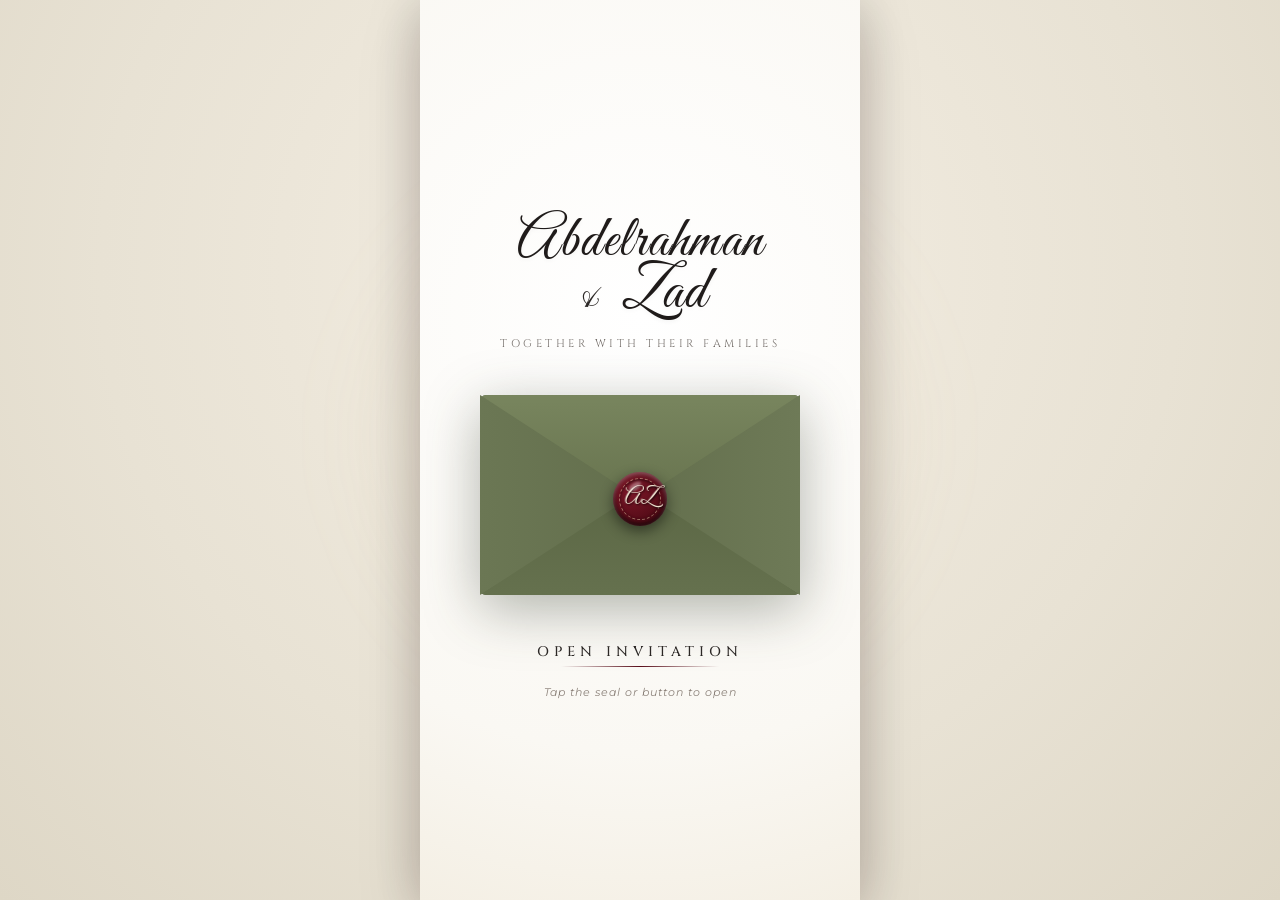
==== index.html @ 1628c194 "Populate full code for index.html, style.css, and script.js" ====
<!DOCTYPE html>
<html lang="en">
<head>
  <meta charset="UTF-8">
  <meta name="viewport" content="width=device-width, initial-scale=1.0, maximum-scale=1.0, user-scalable=no">
  <title>Wedding Invitation | Abdelrahman & Zad</title>
  <meta name="description" content="Wedding celebration of Abdelrahman & Zad on October 29, 2026 at Hilton Pyramids Golf Hotel - Greenery Venue.">
  
  <!-- Google Fonts for Luxury Calligraphy & Typography -->
  <link rel="preconnect" href="https://fonts.googleapis.com">
  <link rel="preconnect" href="https://fonts.gstatic.com" crossorigin>
  <link href="https://fonts.googleapis.com/css2?family=Alex+Brush&family=Cinzel:wght@400;500;600;700&family=Great+Vibes&family=Montserrat:ital,wght@0,300;0,400;0,500;0,600;1,300;1,400&family=Pinyon+Script&family=Playfair+Display:ital,wght@0,400;0,500;0,600;0,700;1,400;1,600&display=swap" rel="stylesheet">
  
  <link rel="stylesheet" href="style.css">
</head>
<body>

  <!-- Ambient Luxury Background Backdrop -->
  <div class="luxury-backdrop">
    <div class="ambient-glow"></div>
    <div class="floating-petals-container" id="petals-container"></div>
  </div>

  <!-- Main Container (Mobile Invitation Canvas) -->
  <div class="invitation-app" id="invitation-app">

    <!-- ==============================================
         VIEW 1: CLOSED ENVELOPE (COVER SCREEN)
         Matching Reference Image 1
         ============================================== -->
    <section class="screen-view cover-screen active" id="cover-screen">
      <div class="cover-card">
        
        <!-- Calligraphy Couple Names -->
        <header class="cover-header">
          <h1 class="couple-title-script">
            <span class="name-line line-1">Abdelrahman</span>
            <span class="name-line line-2"><span class="ampersand">&amp;</span> Zad</span>
          </h1>
          <p class="cover-subtext">Together with their families</p>
        </header>

        <!-- 3D Realistic Olive Green Envelope -->
        <div class="envelope-wrapper" id="envelope-interactive">
          <div class="envelope-3d" id="envelope-3d">
            
            <!-- Envelope Back Wall -->
            <div class="env-back"></div>

            <!-- Peeking Photos Inside Envelope (Disclosed during opening) -->
            <div class="env-letter-peek">
              <div class="peek-photo peek-left">
                <img src="photos/couple-walk.jpg" alt="Abdelrahman & Zad">
              </div>
              <div class="peek-photo peek-right">
                <img src="photos/couple-pose.jpg" alt="Abdelrahman & Zad">
              </div>
            </div>

            <!-- Front Envelope Pocket Left & Right Fold -->
            <div class="env-left"></div>
            <div class="env-right"></div>
            <div class="env-bottom"></div>

            <!-- Top Triangular Flap Wrap (Folds down over pocket) -->
            <div class="env-flap-wrap" id="env-flap-wrap">
              <div class="env-flap" id="env-flap"></div>
              <!-- Wax Seal placed at the flap apex -->
              <div class="wax-seal" id="wax-seal" title="Click to Open Invitation">
                <div class="seal-inner">
                  <span class="seal-initials">AZ</span>
                  <div class="seal-rim"></div>
                  <div class="seal-glint"></div>
                </div>
              </div>
            </div>

          </div>
        </div>

        <!-- Open Invitation Button & Prompt -->
        <div class="open-action-container">
          <button class="btn-open-invitation" id="btn-open-envelope" aria-label="Open Invitation">
            <span class="btn-label">OPEN INVITATION</span>
            <span class="btn-shine"></span>
          </button>
          <p class="open-instruction">Tap the seal or button to open</p>
        </div>

      </div>
    </section>


    <!-- ==============================================
         VIEW 2: UNFOLDED COLLAGE INVITATION
         Matching Reference Image 2
         ============================================== -->
    <section class="screen-view collage-screen" id="collage-screen">
      
      <!-- Top Sticky Navigation & Audio Control Bar -->
      <nav class="invitation-nav">
        <button class="nav-btn btn-back-cover" id="btn-back-cover" title="Close and view envelope">
          <svg width="18" height="18" viewBox="0 0 24 24" fill="none" stroke="currentColor" stroke-width="2">
            <polyline points="15 18 9 12 15 6"></polyline>
          </svg>
          <span>Envelope</span>
        </button>

        <div class="countdown-mini" id="countdown-mini" title="Countdown to Wedding">
          <span class="countdown-dot"></span>
          <span id="countdown-text">29 Oct 2026</span>
        </div>

        <button class="nav-btn btn-music-toggle" id="btn-music-toggle" title="Toggle Romantic Wedding Music">
          <div class="music-bars" id="music-bars">
            <span></span><span></span><span></span><span></span>
          </div>
          <span class="music-label" id="music-label">Music</span>
        </button>
      </nav>

      <!-- Scrollable Main Collage Area -->
      <div class="collage-scroll-wrapper">
        <div class="collage-canvas">

          <!-- 1. TOP OPEN ENVELOPE WITH PEEKING PHOTOS & FLORALS -->
          <div class="collage-item top-open-envelope">
            <!-- Open Green Envelope Shape -->
            <div class="open-env-body">
              <div class="open-flap-top"></div>
              
              <!-- Real Photos Peeking Out -->
              <div class="env-peeking-photos">
                <div class="polaroid-peek peek-1" data-photo="photos/couple-walk.jpg" data-caption="Hand in Hand">
                  <div class="polaroid-inner">
                    <img src="photos/couple-walk.jpg" alt="Abdelrahman and Zad">
                  </div>
                </div>
                <div class="polaroid-peek peek-2" data-photo="photos/couple-pose.jpg" data-caption="A Love to Cherish">
                  <div class="polaroid-inner">
                    <img src="photos/couple-pose.jpg" alt="Abdelrahman and Zad">
                  </div>
                </div>
              </div>

              <!-- Lush Floral Cascade across Envelope Edge -->
              <div class="envelope-floral-spray">
                <img src="assets/floral_garland.png" alt="Burgundy roses and eucalyptus floral garland">
              </div>
            </div>
          </div>


          <!-- 2. BURGUNDY BAROQUE ORNATE PLAQUE (Main Title) -->
          <div class="collage-item burgundy-baroque-card">
            <!-- SVG Ornate Baroque Frame Background -->
            <svg class="baroque-svg-bg" viewBox="0 0 320 440" preserveAspectRatio="none">
              <defs>
                <linearGradient id="burgundyGrad" x1="0%" y1="0%" x2="100%" y2="100%">
                  <stop offset="0%" stop-color="#6e1424"/>
                  <stop offset="45%" stop-color="#550c18"/>
                  <stop offset="100%" stop-color="#3d0710"/>
                </linearGradient>
                <filter id="cardShadow" x="-10%" y="-10%" width="125%" height="125%">
                  <feDropShadow dx="0" dy="8" stdDeviation="8" flood-color="#1a0005" flood-opacity="0.35"/>
                </filter>
              </defs>

              <!-- Outer Baroque Cartouche Silhouette -->
              <path d="M 160,8 
                       C 185,8 206,20 226,20 
                       C 246,20 256,8 274,24 
                       C 292,40 282,56 288,76 
                       C 294,96 312,116 312,145 
                       C 312,174 294,194 288,214 
                       C 282,234 292,250 274,266 
                       C 256,282 246,270 226,270 
                       C 206,270 185,282 160,282 
                       C 135,282 114,270 94,270 
                       C 74,270 64,282 46,266 
                       C 28,250 38,234 32,214 
                       C 26,194 8,174 8,145 
                       C 8,116 26,96 32,76 
                       C 38,56 28,40 46,24 
                       C 64,8 74,20 94,20 
                       C 114,20 135,8 160,8 Z" 
                    fill="url(#burgundyGrad)" filter="url(#cardShadow)"/>

              <!-- Outer Ivory/Gold Filigree Border -->
              <path d="M 160,18 
                       C 182,18 200,28 220,28 
                       C 238,28 247,18 262,32 
                       C 277,46 268,60 274,78 
                       C 280,96 296,114 296,145 
                       C 296,176 280,194 274,212 
                       C 268,230 277,244 262,258 
                       C 247,272 238,262 220,262 
                       C 200,262 182,272 160,272 
                       C 138,272 120,262 100,262 
                       C 82,262 73,272 58,258 
                       C 43,244 52,230 46,212 
                       C 40,194 24,176 24,145 
                       C 24,114 40,96 46,78 
                       C 52,60 43,46 58,32 
                       C 73,18 82,28 100,28 
                       C 120,28 138,18 160,18 Z" 
                    fill="none" stroke="#e8d3b0" stroke-width="1.8" stroke-dasharray="none" opacity="0.9"/>

              <!-- Inner Thin Filigree Accent Line -->
              <path d="M 160,24 
                       C 180,24 196,33 216,33 
                       C 232,33 240,24 254,36 
                       C 268,48 260,60 265,76 
                       C 270,92 284,110 284,145 
                       C 284,180 270,198 265,214 
                       C 260,230 268,242 254,254 
                       C 240,266 232,257 216,257 
                       C 196,257 180,266 160,266 
                       C 140,266 124,257 104,257 
                       C 88,257 80,266 66,254 
                       C 52,242 60,230 55,214 
                       C 50,198 36,180 36,145 
                       C 36,110 50,92 55,76 
                       C 60,60 52,48 66,36 
                       C 80,24 88,33 104,33 
                       C 124,33 140,24 160,24 Z" 
                    fill="none" stroke="#d5b88c" stroke-width="0.75" stroke-dasharray="3,2" opacity="0.6"/>
            </svg>

            <!-- Card Content Overlaid on Baroque Frame -->
            <div class="baroque-content">
              <span class="invitation-intro">PLEASE JOIN US FOR</span>
              <span class="invitation-sub">THE WEDDING OF</span>
              <div class="baroque-names">
                <span class="b-name groom-script">Abdelrahman</span>
                <span class="b-ampersand">&amp;</span>
                <span class="b-name bride-script">Zad</span>
              </div>
            </div>
          </div>


          <!-- 3. CREAM EVENT DATE & VENUE TICKET (Upper Right) -->
          <div class="collage-item cream-date-card" id="cream-date-card">
            <div class="ticket-header">
              <!-- Vintage Script Monogram AZ -->
              <span class="monogram-script">AZ</span>
              <div class="ticket-dotted-divider"></div>
            </div>
            
            <div class="ticket-body">
              <div class="date-display">
                <span class="date-large">29 / 10</span>
                <span class="year-large">2026</span>
              </div>
              <p class="time-display">at 6:00 pm</p>

              <div class="venue-block">
                <p class="venue-hotel">Hilton Pyramids Golf Hotel</p>
                <p class="venue-hall">Greenery</p>
                <p class="venue-city">Giza, Egypt</p>
              </div>

              <!-- Add to Calendar Action Button -->
              <button class="btn-card-action btn-add-calendar" id="btn-add-calendar" title="Save Date to Calendar">
                <svg width="12" height="12" viewBox="0 0 24 24" fill="none" stroke="currentColor" stroke-width="2">
                  <rect x="3" y="4" width="18" height="18" rx="2" ry="2"></rect>
                  <line x1="16" y1="2" x2="16" y2="6"></line>
                  <line x1="8" y1="2" x2="8" y2="6"></line>
                  <line x1="3" y1="10" x2="21" y2="10"></line>
                </svg>
                <span>Add to Calendar</span>
              </button>
            </div>
          </div>


          <!-- 4. SAGE GREEN ORNATE PLAQUE: "THE DETAILS" (Middle Right) -->
          <div class="collage-item sage-details-plaque" id="btn-open-details" title="Click to view Wedding Details & Map">
            <svg class="sage-svg-bg" viewBox="0 0 240 280" preserveAspectRatio="none">
              <defs>
                <linearGradient id="sageGrad" x1="0%" y1="0%" x2="100%" y2="100%">
                  <stop offset="0%" stop-color="#768460"/>
                  <stop offset="50%" stop-color="#64714e"/>
                  <stop offset="100%" stop-color="#4f5b3b"/>
                </linearGradient>
                <filter id="sageShadow" x="-10%" y="-10%" width="125%" height="125%">
                  <feDropShadow dx="0" dy="6" stdDeviation="6" flood-color="#1e2615" flood-opacity="0.25"/>
                </filter>
              </defs>

              <!-- Baroque Cartouche Plaque -->
              <path d="M 120,6 
                       C 140,6 156,16 172,16 
                       C 188,16 196,6 210,18 
                       C 224,30 216,42 220,58 
                       C 224,74 234,90 234,112 
                       C 234,134 224,150 220,166 
                       C 216,182 224,194 210,206 
                       C 196,218 188,208 172,208 
                       C 156,208 140,218 120,218 
                       C 100,218 84,208 68,208 
                       C 52,208 44,218 30,206 
                       C 16,194 24,182 20,166 
                       C 16,150 6,134 6,112 
                       C 6,90 16,74 20,58 
                       C 24,42 16,30 30,18 
                       C 44,6 52,16 68,16 
                       C 84,16 100,6 120,6 Z" 
                    fill="url(#sageGrad)" filter="url(#sageShadow)"/>

              <!-- Ornate Filigree Border -->
              <path d="M 120,14 
                       C 137,14 151,22 167,22 
                       C 181,22 188,14 200,24 
                       C 212,34 205,44 208,58 
                       C 211,72 220,86 220,112 
                       C 220,138 211,152 208,166 
                       C 205,180 212,190 200,200 
                       C 188,210 181,202 167,202 
                       C 151,202 137,210 120,210 
                       C 103,210 89,202 73,202 
                       C 59,202 52,210 40,200 
                       C 28,190 35,180 32,166 
                       C 29,152 20,138 20,112 
                       C 20,86 29,72 32,58 
                       C 35,44 28,34 40,24 
                       C 52,14 59,22 73,22 
                       C 89,22 103,14 120,14 Z" 
                    fill="none" stroke="#ebdfc9" stroke-width="1.4" opacity="0.85"/>
            </svg>

            <!-- Plaque Content -->
            <div class="sage-plaque-content">
              <h3 class="plaque-title">The Details</h3>
              <!-- Classical Cherub / Floral Ornament -->
              <div class="vintage-cherub-ornament">
                <svg width="42" height="42" viewBox="0 0 100 100" fill="none">
                  <!-- Classical Angel / Cherub Silhouette -->
                  <path d="M50 35 C45 35 40 38 40 43 C40 47 43 51 47 52 C45 55 42 60 44 68 C47 70 53 70 56 68 C58 60 55 55 53 52 C57 51 60 47 60 43 C60 38 55 35 50 35 Z" fill="#ebdfc9" opacity="0.9"/>
                  <!-- Wings -->
                  <path d="M42 46 C32 40 22 45 18 55 C26 55 34 52 40 50 Z" fill="#ebdfc9" opacity="0.75"/>
                  <path d="M58 46 C68 40 78 45 82 55 C74 55 66 52 60 50 Z" fill="#ebdfc9" opacity="0.75"/>
                  <!-- Olive branches -->
                  <path d="M30 75 C40 70 50 72 60 70 C70 72 80 75 70 82 C55 80 45 80 30 75 Z" fill="#ebdfc9" opacity="0.6"/>
                </svg>
              </div>
              <span class="plaque-tap-hint">Tap to view</span>
            </div>
          </div>


          <!-- 5. CD JEWEL CASE & VINYL RECORD PLAYER (Middle Left) -->
          <div class="collage-item cd-jewel-case" id="cd-player-module" title="Click to Play / Pause Wedding Song">
            <div class="case-outer">
              
              <!-- Transparent Acrylic Jewel Case Spine & Gloss -->
              <div class="case-spine"></div>
              <div class="case-gloss"></div>

              <!-- Spinning Compact Disc -->
              <div class="compact-disc" id="compact-disc">
                <div class="disc-grooves"></div>
                <!-- Center Spindle & Burgundy Label -->
                <div class="disc-label">
                  <span class="music-note-icon">♫</span>
                </div>
                <div class="disc-hole"></div>
                <div class="disc-hologram"></div>
              </div>

              <!-- White Butterfly Perched on CD Case -->
              <div class="case-butterfly">
                <img src="assets/white_butterfly.png" alt="Delicate lace butterfly">
              </div>

              <!-- Flower accent on CD case corner -->
              <div class="case-flower-bud">
                <img src="assets/burgundy_flowers.png" alt="Burgundy roses accent">
              </div>

            </div>

            <!-- Playing State Pill -->
            <div class="cd-caption">
              <span class="cd-pulse-dot"></span>
              <span class="cd-track-text" id="cd-status-text">Click to Play</span>
            </div>
          </div>


          <!-- 6. ANTIQUE SILVER SKELETON KEY (Suspended Center) -->
          <div class="collage-item vintage-silver-key" id="vintage-key">
            <img src="assets/vintage_key.png" alt="Antique ornate silver skeleton key">
          </div>


          <!-- 7. "KINDLY RSVP" BURGUNDY CARD POCKET (Lower Right) -->
          <div class="collage-item rsvp-pocket-card" id="btn-open-rsvp" title="Click to RSVP">
            <div class="pocket-shape">
              <!-- Top Thumb Notch Cutout -->
              <div class="thumb-notch"></div>
              
              <div class="pocket-text">
                <span class="rsvp-sub">Kindly</span>
                <span class="rsvp-script">Rsvp</span>
              </div>
              
              <div class="pocket-action-hint">
                <span>Confirm Attendance</span>
              </div>
            </div>

            <!-- Monogram Wax Seal with Olive Silk Tassels attached to pocket -->
            <div class="monogram-seal-tassels">
              <div class="tassel-seal">
                <span class="tassel-seal-text">AZ</span>
              </div>
              <div class="silk-tassels">
                <div class="tassel-strand t-left">
                  <div class="tassel-cap"></div>
                  <div class="tassel-skirt"></div>
                </div>
                <div class="tassel-strand t-right">
                  <div class="tassel-cap"></div>
                  <div class="tassel-skirt"></div>
                </div>
              </div>
            </div>
          </div>


          <!-- 8. LOWER POLAROID 1: "CLICK FOR MEMORIES" (Lower Left) -->
          <div class="collage-item polaroid-frame polaroid-artistic" data-photo="photos/couple-artistic.jpg" data-caption="A Light in the Dark" title="Click to view photo gallery">
            <div class="polaroid-photo-wrap">
              <img src="photos/couple-artistic.jpg" alt="Abdelrahman and Zad Artistic Portrait">
            </div>
            <div class="polaroid-caption">
              <span>Click for...</span>
            </div>
          </div>


          <!-- 9. LOWER POLAROID 2: "OUR STORY" (Bottom Center) -->
          <div class="collage-item polaroid-frame polaroid-story" id="btn-open-story" title="Click to read Our Story">
            <div class="polaroid-photo-wrap">
              <img src="photos/couple-smile.jpg" alt="Abdelrahman and Zad Smiling">
            </div>
            <div class="polaroid-caption">
              <span>Our Story</span>
            </div>
          </div>


          <!-- 10. LUXURY VELVET RING BOX (Bottom Left) -->
          <div class="collage-item velvet-ring-box" title="A Lifetime of Love">
            <div class="ring-box-image-wrap">
              <img src="assets/ring_box.png" alt="Open burgundy velvet box with diamond ring">
              <!-- Animated Diamond Sparkle Overlay -->
              <div class="diamond-sparkle-star">
                <svg width="24" height="24" viewBox="0 0 24 24" fill="white">
                  <path d="M12 0 L14 9 L23 12 L14 15 L12 24 L10 15 L1 12 L10 9 Z"/>
                </svg>
              </div>
            </div>
          </div>


          <!-- 11. DECORATIVE ACCENTS: FLOATING BUTTERFLIES -->
          <div class="collage-item floating-butterfly bf-top-right">
            <img src="assets/white_butterfly.png" alt="Butterfly">
          </div>
          <div class="collage-item floating-butterfly bf-mid-left">
            <img src="assets/white_butterfly.png" alt="Butterfly">
          </div>

        </div> <!-- /collage-canvas -->

        <!-- Bottom Action Bar / Quick Access -->
        <footer class="collage-footer-actions">
          <button class="footer-btn btn-primary" id="footer-btn-rsvp">
            <svg width="16" height="16" viewBox="0 0 24 24" fill="none" stroke="currentColor" stroke-width="2">
              <path d="M22 11.08V12a10 10 0 1 1-5.93-9.14"></path>
              <polyline points="22 4 12 14.01 9 11.01"></polyline>
            </svg>
            <span>RSVP Now</span>
          </button>
          
          <button class="footer-btn btn-secondary" id="footer-btn-details">
            <svg width="16" height="16" viewBox="0 0 24 24" fill="none" stroke="currentColor" stroke-width="2">
              <circle cx="12" cy="12" r="10"></circle>
              <line x1="12" y1="16" x2="12" y2="12"></line>
              <line x1="12" y1="8" x2="12.01" y2="8"></line>
            </svg>
            <span>Details &amp; Map</span>
          </button>

          <button class="footer-btn btn-secondary" id="footer-btn-calendar">
            <svg width="16" height="16" viewBox="0 0 24 24" fill="none" stroke="currentColor" stroke-width="2">
              <rect x="3" y="4" width="18" height="18" rx="2" ry="2"></rect>
              <line x1="16" y1="2" x2="16" y2="6"></line>
              <line x1="8" y1="2" x2="8" y2="6"></line>
              <line x1="3" y1="10" x2="21" y2="10"></line>
            </svg>
            <span>Add Date</span>
          </button>
        </footer>

        <!-- Love message signature -->
        <div class="footer-signature">
          <p class="signature-names">Abdelrahman &amp; Zad</p>
          <p class="signature-date">29 . 10 . 2026</p>
        </div>

      </div> <!-- /collage-scroll-wrapper -->

    </section>

  </div> <!-- /invitation-app -->


  <!-- ==============================================
       MODALS & POPUPS
       ============================================== -->

  <!-- 1. RSVP MODAL -->
  <div class="modal-overlay" id="modal-rsvp" role="dialog" aria-modal="true" aria-hidden="true">
    <div class="modal-card">
      <button class="btn-modal-close" aria-label="Close RSVP Modal">&times;</button>
      
      <div class="modal-header">
        <span class="modal-crest">AZ</span>
        <h2 class="modal-title">Kindly RSVP</h2>
        <p class="modal-subtitle">Please respond before October 15, 2026</p>
      </div>

      <div id="rsvp-status-badge" class="rsvp-status-badge hidden">
        <span>You have already submitted an RSVP. You can update it below:</span>
      </div>

      <form id="rsvp-form" class="modal-form">
        <div class="form-group">
          <label for="guest-name">Your Full Name(s) *</label>
          <input type="text" id="guest-name" name="guest_name" required placeholder="e.g. Karim & Salma" class="form-input">
        </div>

        <div class="form-group">
          <label>Will you be celebrating with us? *</label>
          <div class="radio-cards">
            <label class="radio-card">
              <input type="radio" name="attendance" value="attending" checked required>
              <div class="radio-card-content">
                <span class="rc-icon">🥂</span>
                <span class="rc-title">Joyfully Accepts</span>
                <span class="rc-desc">Can't wait to celebrate!</span>
              </div>
            </label>
            <label class="radio-card">
              <input type="radio" name="attendance" value="declined" required>
              <div class="radio-card-content">
                <span class="rc-icon">💌</span>
                <span class="rc-title">Regretfully Declines</span>
                <span class="rc-desc">Celebrating in spirit</span>
              </div>
            </label>
          </div>
        </div>

        <div class="form-group" id="guests-count-group">
          <label for="guest-count">Number of Guests</label>
          <select id="guest-count" name="guest_count" class="form-select">
            <option value="1">1 Person</option>
            <option value="2" selected>2 Persons</option>
            <option value="3">3 Persons</option>
            <option value="4">4 Persons</option>
          </select>
        </div>

        <div class="form-group">
          <label for="guest-message">Wishes or Notes for Abdelrahman &amp; Zad</label>
          <textarea id="guest-message" name="guest_message" rows="3" placeholder="Leave a sweet message or dietary request..." class="form-textarea"></textarea>
        </div>

        <button type="submit" class="btn-submit-rsvp" id="btn-submit-rsvp">
          <span>Confirm RSVP</span>
        </button>
      </form>

      <!-- Confirmation Screen (shown after submit) -->
      <div id="rsvp-success-view" class="rsvp-success-view hidden">
        <div class="success-icon">✨</div>
        <h3 class="success-title">Thank You!</h3>
        <p class="success-msg" id="success-guest-msg">Your response has been saved. We are thrilled to celebrate with you!</p>
        <button type="button" class="btn-primary btn-modal-done" id="btn-rsvp-done">Done</button>
      </div>

    </div>
  </div>


  <!-- 2. THE DETAILS MODAL (Timeline, Venue, Map, Dress Code) -->
  <div class="modal-overlay" id="modal-details" role="dialog" aria-modal="true" aria-hidden="true">
    <div class="modal-card">
      <button class="btn-modal-close" aria-label="Close Details Modal">&times;</button>
      
      <div class="modal-header">
        <span class="modal-crest">AZ</span>
        <h2 class="modal-title">Wedding Details</h2>
        <p class="modal-subtitle">October 29, 2026 &bull; Hilton Pyramids Golf Hotel</p>
      </div>

      <div class="details-content">
        
        <!-- Section: Venue & Map -->
        <div class="detail-section">
          <div class="detail-icon-title">
            <svg width="20" height="20" viewBox="0 0 24 24" fill="none" stroke="currentColor" stroke-width="2">
              <path d="M21 10c0 7-9 13-9 13s-9-6-9-13a9 9 0 0 1 18 0z"></path>
              <circle cx="12" cy="10" r="3"></circle>
            </svg>
            <h3>Location &amp; Venue</h3>
          </div>
          <div class="venue-info-box">
            <p class="vip-venue-name">Hilton Pyramids Golf Hotel</p>
            <p class="vip-venue-hall">Venue: <strong>Greenery</strong></p>
            <p class="vip-venue-address">Al Wahat Road, Dreamland, 6th of October City, Giza, Egypt</p>
            
            <a href="https://www.google.com/maps/search/?api=1&query=Hilton+Pyramids+Golf+Hotel+Dreamland+Egypt" target="_blank" rel="noopener noreferrer" class="btn-map-link">
              <svg width="16" height="16" viewBox="0 0 24 24" fill="none" stroke="currentColor" stroke-width="2">
                <polygon points="1 6 1 22 8 18 16 22 23 18 23 2 16 6 8 2 1 6"></polygon>
                <line x1="8" y1="2" x2="8" y2="18"></line>
                <line x1="16" y1="6" x2="16" y2="22"></line>
              </svg>
              <span>Open in Google Maps</span>
            </a>
          </div>
        </div>

        <!-- Section: Event Timeline -->
        <div class="detail-section">
          <div class="detail-icon-title">
            <svg width="20" height="20" viewBox="0 0 24 24" fill="none" stroke="currentColor" stroke-width="2">
              <circle cx="12" cy="12" r="10"></circle>
              <polyline points="12 6 12 12 16 14"></polyline>
            </svg>
            <h3>Evening Timeline</h3>
          </div>
          <ul class="timeline-list">
            <li class="timeline-item">
              <span class="timeline-time">6:00 PM</span>
              <div class="timeline-desc">
                <strong>Welcome Reception</strong>
                <p>Welcome drinks &amp; cocktail mingling</p>
              </div>
            </li>
            <li class="timeline-item">
              <span class="timeline-time">7:00 PM</span>
              <div class="timeline-desc">
                <strong>The Grand Entrance &amp; Zaffa</strong>
                <p>Arrival of Abdelrahman &amp; Zad</p>
              </div>
            </li>
            <li class="timeline-item">
              <span class="timeline-time">8:30 PM</span>
              <div class="timeline-desc">
                <strong>Dinner Buffet</strong>
                <p>Delicious dining under the stars</p>
              </div>
            </li>
            <li class="timeline-item">
              <span class="timeline-time">10:00 PM</span>
              <div class="timeline-desc">
                <strong>Cake Cutting &amp; Celebration</strong>
                <p>Dancing, music &amp; memories to last a lifetime</p>
              </div>
            </li>
          </ul>
        </div>

        <!-- Section: Dress Code -->
        <div class="detail-section">
          <div class="detail-icon-title">
            <svg width="20" height="20" viewBox="0 0 24 24" fill="none" stroke="currentColor" stroke-width="2">
              <polygon points="6 2 18 2 18 6 6 6"></polygon>
              <path d="M3 7l3 15h12l3-15H3z"></path>
            </svg>
            <h3>Dress Code</h3>
          </div>
          <div class="dress-code-badge">
            <p><strong>Formal / Black Tie Optional</strong></p>
            <p>Elegant evening wear. Suits, tuxedos &amp; floor-length or chic midi evening gowns. Jewel tones, olive, burgundy &amp; neutrals are warmly welcomed.</p>
          </div>
        </div>

      </div>
    </div>
  </div>


  <!-- 3. OUR STORY MODAL -->
  <div class="modal-overlay" id="modal-story" role="dialog" aria-modal="true" aria-hidden="true">
    <div class="modal-card">
      <button class="btn-modal-close" aria-label="Close Story Modal">&times;</button>
      
      <div class="modal-header">
        <span class="modal-crest">AZ</span>
        <h2 class="modal-title">Our Story</h2>
        <p class="modal-subtitle">Abdelrahman &amp; Zad</p>
      </div>

      <div class="story-content">
        <div class="story-image-feature">
          <img src="photos/couple-smile.jpg" alt="Abdelrahman and Zad holding hands smiling">
        </div>
        <blockquote class="story-quote">
          &ldquo;In all the world, there is no heart for me like yours. In all the world, there is no love for you like mine.&rdquo;
        </blockquote>
        <p class="story-paragraph">
          From our first conversations to every shared laugh, quiet gaze, and dream built side-by-side, every step of our journey has led us to this moment.
        </p>
        <p class="story-paragraph">
          We are overjoyed to step into our forever surrounded by the ones we love most in this world. Thank you for your warmth, your prayers, and for being such a cherished part of our story.
        </p>
        <div class="story-signature">
          <span>With all our love,</span>
          <strong>Abdelrahman &amp; Zad</strong>
        </div>
      </div>
    </div>
  </div>


  <!-- 4. FULLSCREEN PHOTO LIGHTBOX -->
  <div class="lightbox-overlay" id="lightbox-overlay" role="dialog" aria-modal="true" aria-hidden="true">
    <button class="btn-lightbox-close" id="btn-lightbox-close" aria-label="Close photo view">&times;</button>
    
    <div class="lightbox-content">
      <button class="lightbox-nav-btn prev-btn" id="btn-lightbox-prev" aria-label="Previous photo">&#10094;</button>
      
      <div class="lightbox-img-wrapper">
        <img id="lightbox-img" src="" alt="Couple Photo">
        <p id="lightbox-caption" class="lightbox-caption"></p>
      </div>

      <button class="lightbox-nav-btn next-btn" id="btn-lightbox-next" aria-label="Next photo">&#10095;</button>
    </div>
  </div>


  <!-- 5. ADD TO CALENDAR MODAL -->
  <div class="modal-overlay" id="modal-calendar" role="dialog" aria-modal="true" aria-hidden="true">
    <div class="modal-card">
      <button class="btn-modal-close" aria-label="Close Calendar Modal">&times;</button>
      
      <div class="modal-header">
        <span class="modal-crest">AZ</span>
        <h2 class="modal-title">Save the Date</h2>
        <p class="modal-subtitle">October 29, 2026 at 6:00 PM</p>
      </div>

      <div class="calendar-options">
        <a id="btn-cal-google" href="#" target="_blank" rel="noopener noreferrer" class="cal-option-btn">
          <svg width="22" height="22" viewBox="0 0 24 24" fill="currentColor">
            <path d="M12.545,10.239v3.821h5.445c-0.712,2.315-2.647,3.972-5.445,3.972c-3.332,0-6.033-2.701-6.033-6.032s2.701-6.032,6.033-6.032c1.498,0,2.866,0.549,3.921,1.453l2.814-2.814C17.503,2.988,15.139,2,12.545,2C7.021,2,2.543,6.477,2.543,12s4.478,10,10.002,10c8.396,0,10.249-7.85,9.426-11.761H12.545z"/>
          </svg>
          <div class="cal-opt-text">
            <strong>Google Calendar</strong>
            <span>Add directly to your Google account</span>
          </div>
        </a>

        <button id="btn-cal-ics" class="cal-option-btn">
          <svg width="22" height="22" viewBox="0 0 24 24" fill="none" stroke="currentColor" stroke-width="2">
            <path d="M4 4h16c1.1 0 2 .9 2 2v12c0 1.1-.9 2-2 2H4c-1.1 0-2-.9-2-2V6c0-1.1.9-2 2-2z"></path>
            <polyline points="22,6 12,13 2,6"></polyline>
          </svg>
          <div class="cal-opt-text">
            <strong>Apple Calendar / iCal / Outlook</strong>
            <span>Download .ics file for your device</span>
          </div>
        </button>
      </div>
    </div>
  </div>


  <!-- Floating Confetti Canvas for RSVP Celebration -->
  <canvas id="confetti-canvas"></canvas>

  <script src="script.js"></script>
</body>
</html>
---- style.css ----
/* ==========================================================================
   WEDDING INVITATION: ABDELRAHMAN & ZAD
   Luxury Editorial Stationery Style
   ========================================================================== */

:root {
  --burgundy-deep: #420812;
  --burgundy-main: #580d19;
  --burgundy-light: #701423;
  --burgundy-card: #5a0c19;
  
  --sage-deep: #475234;
  --sage-main: #667250;
  --sage-light: #7a8762;
  --sage-muted: #8b9773;

  --cream-pure: #ffffff;
  --cream-bg: #faf7f2;
  --cream-card: #f8f4ec;
  --parchment: #f0e9dc;

  --gold-rich: #c8a355;
  --gold-light: #e8d3a7;
  --gold-glow: rgba(200, 163, 85, 0.35);

  --text-primary: #2b2624;
  --text-muted: #5e5752;
  --text-light: #ebdec9;

  --font-script: 'Great Vibes', 'Alex Brush', cursive;
  --font-script-alt: 'Pinyon Script', cursive;
  --font-serif-title: 'Cinzel', serif;
  --font-serif-body: 'Playfair Display', serif;
  --font-sans: 'Montserrat', sans-serif;

  --shadow-sm: 0 4px 12px rgba(0, 0, 0, 0.08);
  --shadow-md: 0 8px 24px rgba(0, 0, 0, 0.14);
  --shadow-lg: 0 16px 40px rgba(0, 0, 0, 0.22);
  --shadow-dramatic: 0 20px 50px rgba(40, 10, 15, 0.28);
}

/* Reset & Box Sizing */
*, *::before, *::after {
  box-sizing: border-box;
  margin: 0;
  padding: 0;
  -webkit-tap-highlight-color: transparent;
}

html, body {
  width: 100%;
  min-height: 100%;
  background-color: #ede9e1;
  color: var(--text-primary);
  font-family: var(--font-sans);
  overflow-x: hidden;
  -webkit-font-smoothing: antialiased;
}

/* Ambient Backdrop for Desktop View */
.luxury-backdrop {
  position: fixed;
  inset: 0;
  background: radial-gradient(circle at 50% 30%, #f4eee3 0%, #e8e2d4 60%, #ded7c6 100%);
  pointer-events: none;
  z-index: 0;
}

.ambient-glow {
  position: absolute;
  top: 15%;
  left: 50%;
  transform: translateX(-50%);
  width: 600px;
  height: 600px;
  background: radial-gradient(circle, rgba(232, 211, 167, 0.25) 0%, rgba(255, 255, 255, 0) 70%);
  filter: blur(40px);
}

/* Floating ambient rose petals */
.floating-petals-container {
  position: absolute;
  inset: 0;
  overflow: hidden;
  pointer-events: none;
}

.petal-particle {
  position: absolute;
  top: -30px;
  background: radial-gradient(circle at 30% 30%, #c83d54, #660e1d);
  border-radius: 60% 40% 70% 30% / 50% 60% 40% 50%;
  opacity: 0.7;
  pointer-events: none;
  animation: fallPetal linear infinite;
}

@keyframes fallPetal {
  0% {
    transform: translateY(-20px) rotate(0deg) scale(0.8);
    opacity: 0;
  }
  15% {
    opacity: 0.65;
  }
  85% {
    opacity: 0.65;
  }
  100% {
    transform: translateY(110vh) rotate(360deg) scale(1);
    opacity: 0;
  }
}

/* Main Application Container: Mobile invitation card look */
.invitation-app {
  position: relative;
  width: 100%;
  max-width: 440px;
  min-height: 100vh;
  margin: 0 auto;
  background-color: var(--cream-bg);
  box-shadow: 0 0 50px rgba(0, 0, 0, 0.18), 0 25px 60px rgba(70, 20, 30, 0.15);
  z-index: 1;
  overflow: hidden;
  display: flex;
  flex-direction: column;
}

/* Views Management */
.screen-view {
  width: 100%;
  min-height: 100vh;
  display: none;
  opacity: 0;
  transition: opacity 0.6s ease, transform 0.6s cubic-bezier(0.2, 0.8, 0.2, 1);
}

.screen-view.active {
  display: flex;
  flex-direction: column;
  opacity: 1;
}


/* ==========================================================================
   VIEW 1: COVER SCREEN (THE CLOSED ENVELOPE)
   ========================================================================== */

.cover-screen {
  background: radial-gradient(circle at 50% 35%, #ffffff 0%, #faf8f3 70%, #f4efe4 100%);
  justify-content: space-between;
  align-items: center;
  padding: 48px 24px 36px;
  position: relative;
}

.cover-card {
  width: 100%;
  display: flex;
  flex-direction: column;
  align-items: center;
  margin: auto 0;
}

.cover-header {
  text-align: center;
  margin-bottom: 34px;
}

.couple-title-script {
  display: flex;
  flex-direction: column;
  align-items: center;
  font-family: var(--font-script);
  font-weight: 400;
  color: #1f1b1a;
  text-shadow: 0 2px 4px rgba(0, 0, 0, 0.04);
}

.name-line {
  display: block;
  white-space: nowrap;
}

.line-1 {
  font-size: 58px;
  letter-spacing: 1px;
  line-height: 1;
}

.line-2 {
  font-size: 60px;
  letter-spacing: 1px;
  line-height: 0.95;
  margin-top: -6px;
}

.line-2 .ampersand {
  font-family: var(--font-script-alt);
  font-size: 42px;
  color: #2b2725;
  margin-right: 4px;
}

.cover-subtext {
  font-family: var(--font-serif-title);
  font-size: 11px;
  letter-spacing: 3.5px;
  text-transform: uppercase;
  color: var(--text-muted);
  margin-top: 14px;
  opacity: 0.85;
}

/* 3D Realistic Olive Green Envelope */
.envelope-wrapper {
  position: relative;
  width: 320px;
  height: 200px;
  perspective: 1200px;
  margin: 10px 0 35px;
  cursor: pointer;
}

.envelope-3d {
  position: relative;
  width: 100%;
  height: 100%;
  transform-style: preserve-3d;
  filter: drop-shadow(0 14px 28px rgba(35, 42, 26, 0.35));
  transition: transform 0.3s ease;
}

.envelope-wrapper:hover .envelope-3d {
  transform: translateY(-4px);
}

/* Envelope Back Face */
.env-back {
  position: absolute;
  inset: 0;
  background: linear-gradient(145deg, #646f4e, #556040);
  border-radius: 6px;
  z-index: 1;
}

/* Peeking couple photos that slide out when opening */
.env-letter-peek {
  position: absolute;
  top: 15px;
  left: 30px;
  right: 30px;
  height: 170px;
  z-index: 2;
  pointer-events: none;
  transition: transform 0.8s cubic-bezier(0.3, 1.2, 0.4, 1);
}

.peek-photo {
  position: absolute;
  width: 110px;
  height: 140px;
  background: #ffffff;
  padding: 5px 5px 18px;
  box-shadow: 0 4px 12px rgba(0, 0, 0, 0.25);
  border-radius: 2px;
  transition: transform 0.8s cubic-bezier(0.3, 1.2, 0.4, 1);
}

.peek-photo img {
  width: 100%;
  height: 100%;
  object-fit: cover;
  display: block;
}

.peek-left {
  left: 10px;
  top: 10px;
  transform: rotate(-7deg);
}

.peek-right {
  right: 10px;
  top: 5px;
  transform: rotate(8deg);
}

/* Front Envelope Pocket Folds */
.env-left {
  position: absolute;
  inset: 0;
  clip-path: polygon(0 0, 50% 50%, 0 100%);
  background: linear-gradient(to right, #6b7754, #5c6746);
  z-index: 4;
}

.env-right {
  position: absolute;
  inset: 0;
  clip-path: polygon(100% 0, 50% 50%, 100% 100%);
  background: linear-gradient(to left, #6e7a57, #596443);
  z-index: 4;
}

.env-bottom {
  position: absolute;
  inset: 0;
  clip-path: polygon(0 100%, 50% 48%, 100% 100%);
  background: linear-gradient(to top, #65714e, #535e3d);
  z-index: 5;
  border-bottom-left-radius: 6px;
  border-bottom-right-radius: 6px;
}

/* Top Triangular Flap Wrap */
.env-flap-wrap {
  position: absolute;
  top: 0;
  left: 0;
  width: 100%;
  height: 52%;
  transform-origin: top center;
  transform-style: preserve-3d;
  transition: transform 0.9s cubic-bezier(0.4, 0, 0.2, 1);
  z-index: 10;
  pointer-events: none;
}

.env-flap {
  position: absolute;
  top: 0;
  left: 0;
  width: 100%;
  height: 100%;
  clip-path: polygon(0 0, 100% 0, 50% 100%);
  background: linear-gradient(180deg, #78855e 0%, #68744f 100%);
  border-top-left-radius: 6px;
  border-top-right-radius: 6px;
}

/* Wax Seal on Flap Tip */
.wax-seal {
  position: absolute;
  top: 100%;
  left: 50%;
  transform: translate(-50%, -50%);
  width: 54px;
  height: 54px;
  border-radius: 50%;
  background: radial-gradient(circle at 35% 35%, #7e1829, #560c18 60%, #36060e 100%);
  box-shadow: 0 5px 14px rgba(0, 0, 0, 0.48), inset 0 2px 4px rgba(255, 255, 255, 0.3), inset 0 -3px 5px rgba(0, 0, 0, 0.6);
  display: flex;
  align-items: center;
  justify-content: center;
  cursor: pointer;
  pointer-events: auto;
  transition: transform 0.3s ease, filter 0.3s ease;
  z-index: 15;
}

.wax-seal:hover {
  transform: translate(-50%, -50%) scale(1.08);
  filter: brightness(1.1);
}

.seal-inner {
  position: relative;
  width: 42px;
  height: 42px;
  border-radius: 50%;
  border: 1.5px dashed rgba(235, 215, 175, 0.5);
  box-shadow: inset 0 1px 3px rgba(0, 0, 0, 0.5);
  display: flex;
  align-items: center;
  justify-content: center;
}

.seal-initials {
  font-family: var(--font-script);
  font-size: 22px;
  color: #ebdfcb;
  text-shadow: 1px 1px 2px rgba(0, 0, 0, 0.8), -0.5px -0.5px 0 rgba(255, 255, 255, 0.25);
  transform: translateY(-1px);
}

.seal-glint {
  position: absolute;
  top: 4px;
  left: 8px;
  width: 14px;
  height: 7px;
  border-radius: 50%;
  background: rgba(255, 255, 255, 0.35);
  transform: rotate(-35deg);
  filter: blur(1px);
  pointer-events: none;
}

/* Open Button & Prompt */
.open-action-container {
  display: flex;
  flex-direction: column;
  align-items: center;
  gap: 12px;
}

.btn-open-invitation {
  position: relative;
  background: transparent;
  border: none;
  padding: 12px 28px;
  cursor: pointer;
  overflow: hidden;
}

.btn-open-invitation .btn-label {
  font-family: var(--font-serif-title);
  font-size: 14px;
  font-weight: 500;
  letter-spacing: 5px;
  color: #2b2725;
  text-transform: uppercase;
  transition: letter-spacing 0.3s ease, color 0.3s ease;
}

.btn-open-invitation:hover .btn-label {
  letter-spacing: 6.5px;
  color: var(--burgundy-main);
}

.btn-open-invitation::after {
  content: '';
  position: absolute;
  bottom: 6px;
  left: 20%;
  right: 20%;
  height: 1px;
  background: linear-gradient(90deg, transparent, var(--burgundy-main), transparent);
  transition: left 0.3s ease, right 0.3s ease;
}

.btn-open-invitation:hover::after {
  left: 10%;
  right: 10%;
}

.open-instruction {
  font-size: 11px;
  letter-spacing: 1px;
  color: #8c827a;
  font-style: italic;
}

/* Envelope Opening State Classes */
.envelope-wrapper.opening .env-flap-wrap {
  transform: rotateX(180deg);
  z-index: 2;
}

.envelope-wrapper.opening .wax-seal {
  opacity: 0;
  transform: translate(-50%, -50%) scale(0.6);
  transition: opacity 0.4s ease, transform 0.4s ease;
}

.envelope-wrapper.opening .env-letter-peek {
  transform: translateY(-90px);
}

.envelope-wrapper.opening .peek-left {
  transform: rotate(-14deg) translateY(-20px);
}

.envelope-wrapper.opening .peek-right {
  transform: rotate(14deg) translateY(-20px);
}


/* ==========================================================================
   VIEW 2: COLLAGE SCREEN (THE FULL INVITATION)
   Matching Reference Image 2
   ========================================================================== */

.collage-screen {
  background: #fbf9f5;
  background-image: 
    radial-gradient(#e5dfd3 0.75px, transparent 0.75px),
    radial-gradient(#e5dfd3 0.75px, #fbf9f5 0.75px);
  background-size: 30px 30px;
  background-position: 0 0, 15px 15px;
  position: relative;
}

/* Top Sticky Navigation Bar */
.invitation-nav {
  position: sticky;
  top: 0;
  left: 0;
  right: 0;
  height: 52px;
  background: rgba(251, 249, 245, 0.94);
  backdrop-filter: blur(10px);
  -webkit-backdrop-filter: blur(10px);
  display: flex;
  align-items: center;
  justify-content: space-between;
  padding: 0 16px;
  border-bottom: 1px solid rgba(216, 206, 192, 0.6);
  z-index: 100;
}

.nav-btn {
  display: flex;
  align-items: center;
  gap: 6px;
  background: transparent;
  border: 1px solid rgba(110, 122, 88, 0.3);
  border-radius: 20px;
  padding: 6px 12px;
  font-family: var(--font-sans);
  font-size: 11px;
  font-weight: 500;
  color: var(--text-primary);
  cursor: pointer;
  transition: all 0.25s ease;
}

.nav-btn:hover {
  background: var(--sage-light);
  color: #ffffff;
  border-color: var(--sage-light);
}

.countdown-mini {
  display: flex;
  align-items: center;
  gap: 6px;
  font-family: var(--font-serif-title);
  font-size: 10px;
  letter-spacing: 1.5px;
  color: var(--burgundy-main);
  font-weight: 600;
  text-transform: uppercase;
}

.countdown-dot {
  width: 6px;
  height: 6px;
  background-color: var(--burgundy-main);
  border-radius: 50%;
  animation: pulseDot 1.6s infinite ease-in-out;
}

@keyframes pulseDot {
  0%, 100% { opacity: 0.4; transform: scale(0.9); }
  50% { opacity: 1; transform: scale(1.3); }
}

/* Music Equalizer Bars */
.music-bars {
  display: flex;
  align-items: flex-end;
  gap: 2px;
  height: 12px;
}

.music-bars span {
  width: 2.5px;
  height: 4px;
  background-color: currentColor;
  border-radius: 1px;
  transition: height 0.2s ease;
}

.btn-music-toggle.playing .music-bars span:nth-child(1) { animation: soundBar 0.8s infinite ease-in-out; }
.btn-music-toggle.playing .music-bars span:nth-child(2) { animation: soundBar 0.9s infinite ease-in-out 0.2s; }
.btn-music-toggle.playing .music-bars span:nth-child(3) { animation: soundBar 0.7s infinite ease-in-out 0.4s; }
.btn-music-toggle.playing .music-bars span:nth-child(4) { animation: soundBar 1.1s infinite ease-in-out 0.1s; }

@keyframes soundBar {
  0%, 100% { height: 3px; }
  50% { height: 12px; }
}

/* Scrollable Main Collage Area */
.collage-scroll-wrapper {
  flex: 1;
  overflow-y: auto;
  overflow-x: hidden;
  padding: 10px 0 30px;
}

/* Fixed-ratio Canvas for the Layered Moodboard Collage */
.collage-canvas {
  position: relative;
  width: 100%;
  min-height: 1220px;
  margin: 0 auto;
}

.collage-item {
  position: absolute;
  user-select: none;
}


/* --------------------------------------------------------------------------
   COLLAGE ELEMENT 1: TOP OPEN ENVELOPE WITH PEEKING PHOTOS & FLORALS
   -------------------------------------------------------------------------- */
.top-open-envelope {
  top: 15px;
  left: 50%;
  transform: translateX(-50%);
  width: 260px;
  height: 220px;
  z-index: 10;
}

.open-env-body {
  position: relative;
  width: 100%;
  height: 130px;
  margin-top: 75px;
  background: linear-gradient(180deg, #6b7754, #5a6645);
  border-radius: 4px;
  box-shadow: 0 10px 25px rgba(45, 52, 35, 0.35);
}

.open-flap-top {
  position: absolute;
  top: -72px;
  left: 0;
  width: 100%;
  height: 76px;
  clip-path: polygon(0 100%, 50% 0, 100% 100%);
  background: linear-gradient(0deg, #6c7855, #7d8c63);
  z-index: 1;
}

/* Photos Peeking Out from Envelope */
.env-peeking-photos {
  position: absolute;
  top: -62px;
  left: 10px;
  right: 10px;
  height: 135px;
  z-index: 2;
}

.polaroid-peek {
  position: absolute;
  width: 104px;
  height: 130px;
  background: #ffffff;
  padding: 5px 5px 16px;
  box-shadow: 0 8px 20px rgba(0, 0, 0, 0.3);
  border-radius: 2px;
  cursor: pointer;
  transition: transform 0.3s ease, z-index 0.3s ease;
}

.polaroid-peek:hover {
  transform: scale(1.08) translateY(-10px) !important;
  z-index: 15;
}

.polaroid-peek .polaroid-inner {
  width: 100%;
  height: 100%;
  overflow: hidden;
  background: #333;
}

.polaroid-peek img {
  width: 100%;
  height: 100%;
  object-fit: cover;
  display: block;
}

.polaroid-peek.peek-1 {
  left: 8px;
  transform: rotate(-6deg);
}

.polaroid-peek.peek-2 {
  right: 8px;
  transform: rotate(7deg);
}

/* Floral Spray across Envelope Edge */
.envelope-floral-spray {
  position: absolute;
  top: 48px;
  left: -20px;
  width: 290px;
  height: 90px;
  z-index: 8;
  pointer-events: none;
}

.envelope-floral-spray img {
  width: 100%;
  height: 100%;
  object-fit: cover;
  filter: drop-shadow(0 6px 12px rgba(25, 0, 5, 0.35));
}


/* --------------------------------------------------------------------------
   COLLAGE ELEMENT 2: BURGUNDY BAROQUE ORNATE PLAQUE (Main Title)
   -------------------------------------------------------------------------- */
.burgundy-baroque-card {
  top: 195px;
  left: 12px;
  width: 220px;
  height: 300px;
  z-index: 20;
  transition: transform 0.3s ease;
}

.burgundy-baroque-card:hover {
  transform: translateY(-2px);
}

.baroque-svg-bg {
  position: absolute;
  inset: 0;
  width: 100%;
  height: 100%;
  filter: drop-shadow(0 12px 24px rgba(45, 8, 16, 0.38));
}

.baroque-content {
  position: relative;
  z-index: 2;
  width: 100%;
  height: 100%;
  display: flex;
  flex-direction: column;
  align-items: center;
  justify-content: center;
  padding: 30px 20px;
  text-align: center;
  color: #f7eedf;
}

.invitation-intro {
  font-family: var(--font-serif-title);
  font-size: 8.5px;
  letter-spacing: 2.2px;
  text-transform: uppercase;
  color: #e4cda7;
  margin-bottom: 2px;
}

.invitation-sub {
  font-family: var(--font-serif-title);
  font-size: 8px;
  letter-spacing: 2px;
  text-transform: uppercase;
  color: #e4cda7;
  margin-bottom: 8px;
}

.baroque-names {
  display: flex;
  flex-direction: column;
  align-items: center;
  line-height: 0.95;
}

.b-name {
  font-family: var(--font-script);
  font-size: 38px;
  font-weight: 400;
  color: #fffaf0;
  text-shadow: 0 1px 3px rgba(0, 0, 0, 0.45);
}

.b-ampersand {
  font-family: var(--font-serif-body);
  font-style: italic;
  font-size: 22px;
  color: #dec090;
  margin: 1px 0;
}


/* --------------------------------------------------------------------------
   COLLAGE ELEMENT 3: CREAM EVENT DATE & VENUE TICKET (Upper Right)
   -------------------------------------------------------------------------- */
.cream-date-card {
  top: 225px;
  right: 14px;
  width: 185px;
  background: var(--cream-card);
  border: 1px solid #e2d9ca;
  border-radius: 4px;
  padding: 16px 14px 18px;
  box-shadow: 0 10px 24px rgba(60, 50, 40, 0.16);
  z-index: 15;
  text-align: center;
  transform: rotate(1deg);
  transition: transform 0.3s ease;
}

.cream-date-card:hover {
  transform: rotate(0deg) translateY(-2px);
}

.ticket-header {
  margin-bottom: 8px;
}

.monogram-script {
  font-family: var(--font-script);
  font-size: 28px;
  color: var(--burgundy-main);
  display: block;
}

.ticket-dotted-divider {
  width: 80%;
  margin: 4px auto 8px;
  border-bottom: 1px dashed #d5c8b5;
}

.date-display {
  display: flex;
  flex-direction: column;
  align-items: center;
  line-height: 1.1;
  margin-bottom: 4px;
}

.date-large {
  font-family: var(--font-serif-body);
  font-size: 26px;
  font-weight: 600;
  color: #27221f;
  letter-spacing: 1px;
}

.year-large {
  font-family: var(--font-serif-body);
  font-style: italic;
  font-size: 22px;
  color: #554e49;
}

.time-display {
  font-family: var(--font-serif-body);
  font-style: italic;
  font-size: 13px;
  color: var(--burgundy-main);
  margin-bottom: 10px;
}

.venue-block {
  border-top: 1px solid #ebdcc7;
  padding-top: 8px;
  margin-bottom: 10px;
}

.venue-hotel {
  font-family: var(--font-serif-title);
  font-size: 10.5px;
  font-weight: 600;
  letter-spacing: 0.5px;
  color: #1f1b18;
  line-height: 1.25;
}

.venue-hall {
  font-family: var(--font-serif-body);
  font-size: 11px;
  font-style: italic;
  color: var(--sage-deep);
  margin-top: 2px;
}

.venue-city {
  font-size: 9px;
  letter-spacing: 1.5px;
  text-transform: uppercase;
  color: #837a72;
  margin-top: 2px;
}

.btn-card-action {
  background: var(--sage-main);
  color: #ffffff;
  border: none;
  border-radius: 14px;
  padding: 5px 10px;
  font-size: 9.5px;
  font-family: var(--font-sans);
  font-weight: 500;
  letter-spacing: 0.5px;
  display: inline-flex;
  align-items: center;
  gap: 4px;
  cursor: pointer;
  transition: all 0.2s ease;
}

.btn-card-action:hover {
  background: var(--burgundy-main);
  transform: scale(1.04);
}


/* --------------------------------------------------------------------------
   COLLAGE ELEMENT 4: SAGE GREEN ORNATE PLAQUE: "THE DETAILS"
   -------------------------------------------------------------------------- */
.sage-details-plaque {
  top: 480px;
  right: 18px;
  width: 168px;
  height: 195px;
  z-index: 22;
  cursor: pointer;
  transition: transform 0.3s ease;
}

.sage-details-plaque:hover {
  transform: scale(1.03) translateY(-2px);
}

.sage-svg-bg {
  position: absolute;
  inset: 0;
  width: 100%;
  height: 100%;
}

.sage-plaque-content {
  position: relative;
  z-index: 2;
  width: 100%;
  height: 100%;
  display: flex;
  flex-direction: column;
  align-items: center;
  justify-content: center;
  padding: 20px 14px;
  text-align: center;
  color: #fcf9f2;
}

.plaque-title {
  font-family: var(--font-script);
  font-size: 32px;
  font-weight: 400;
  color: #f7eedc;
  text-shadow: 0 1px 3px rgba(0, 0, 0, 0.3);
  margin-bottom: 2px;
}

.vintage-cherub-ornament {
  margin: 2px 0 6px;
  opacity: 0.9;
}

.plaque-tap-hint {
  font-size: 9px;
  letter-spacing: 1.5px;
  text-transform: uppercase;
  color: #ded1b8;
  font-weight: 500;
  border-bottom: 1px dotted rgba(235, 223, 201, 0.6);
  padding-bottom: 1px;
}


/* --------------------------------------------------------------------------
   COLLAGE ELEMENT 5: CD JEWEL CASE & VINYL RECORD PLAYER
   -------------------------------------------------------------------------- */
.cd-jewel-case {
  top: 505px;
  left: 16px;
  width: 170px;
  z-index: 25;
  cursor: pointer;
}

.case-outer {
  position: relative;
  width: 165px;
  height: 165px;
  background: rgba(255, 255, 255, 0.45);
  border: 1px solid rgba(220, 220, 220, 0.8);
  border-radius: 6px;
  box-shadow: 
    0 12px 28px rgba(0, 0, 0, 0.18),
    inset 0 1px 2px rgba(255, 255, 255, 0.9);
  backdrop-filter: blur(2px);
  padding: 10px;
  display: flex;
  align-items: center;
  justify-content: center;
  transition: transform 0.3s ease;
}

.cd-jewel-case:hover .case-outer {
  transform: translateY(-2px);
}

.case-spine {
  position: absolute;
  left: 0;
  top: 0;
  bottom: 0;
  width: 14px;
  background: linear-gradient(to right, #444, #222);
  border-top-left-radius: 5px;
  border-bottom-left-radius: 5px;
  box-shadow: inset 1px 0 2px rgba(255, 255, 255, 0.3);
}

.case-gloss {
  position: absolute;
  inset: 0;
  background: linear-gradient(135deg, rgba(255, 255, 255, 0.5) 0%, rgba(255, 255, 255, 0) 50%, rgba(255, 255, 255, 0.2) 100%);
  pointer-events: none;
  border-radius: 6px;
}

/* Spinning Compact Disc with Holographic Rainbow Sheen */
.compact-disc {
  position: relative;
  width: 135px;
  height: 135px;
  border-radius: 50%;
  background: conic-gradient(
    from 45deg,
    #cfcfcf 0deg,
    #fad5d5 35deg,
    #faeac3 70deg,
    #daf6de 110deg,
    #d1e7fa 160deg,
    #ead6fa 210deg,
    #fad5e6 270deg,
    #faedd4 315deg,
    #cfcfcf 360deg
  );
  box-shadow: 
    0 4px 12px rgba(0, 0, 0, 0.22),
    inset 0 0 0 1px rgba(255, 255, 255, 0.8);
  display: flex;
  align-items: center;
  justify-content: center;
  transition: transform 0.5s ease;
}

.compact-disc.spinning {
  animation: rotateCD 3.5s linear infinite;
}

@keyframes rotateCD {
  from { transform: rotate(0deg); }
  to { transform: rotate(360deg); }
}

.disc-grooves {
  position: absolute;
  inset: 12px;
  border-radius: 50%;
  border: 1px solid rgba(255, 255, 255, 0.5);
  box-shadow: 
    0 0 0 8px rgba(0, 0, 0, 0.03),
    0 0 0 16px rgba(255, 255, 255, 0.35),
    0 0 0 24px rgba(0, 0, 0, 0.03);
}

.disc-label {
  position: relative;
  width: 48px;
  height: 48px;
  border-radius: 50%;
  background: radial-gradient(circle, #7e1728, #520b17);
  box-shadow: 0 1px 4px rgba(0, 0, 0, 0.5);
  display: flex;
  align-items: center;
  justify-content: center;
  z-index: 2;
}

.music-note-icon {
  color: #fffaf0;
  font-size: 18px;
  text-shadow: 0 1px 2px rgba(0, 0, 0, 0.4);
}

.disc-hole {
  position: absolute;
  width: 16px;
  height: 16px;
  border-radius: 50%;
  background: #fbf9f5;
  box-shadow: inset 0 1px 3px rgba(0, 0, 0, 0.4);
  z-index: 3;
}

/* Butterfly perched on CD case corner */
.case-butterfly {
  position: absolute;
  bottom: -10px;
  left: -8px;
  width: 55px;
  height: 55px;
  z-index: 30;
  pointer-events: none;
  animation: gentleFlutter 4s ease-in-out infinite alternate;
}

.case-butterfly img {
  width: 100%;
  height: 100%;
  object-fit: contain;
  filter: drop-shadow(0 4px 6px rgba(0, 0, 0, 0.25));
}

@keyframes gentleFlutter {
  0% { transform: translateY(0) rotate(-6deg) scale(1); }
  50% { transform: translateY(-4px) rotate(0deg) scale(1.03); }
  100% { transform: translateY(-2px) rotate(4deg) scale(0.98); }
}

/* Flower accent on CD case */
.case-flower-bud {
  position: absolute;
  top: -24px;
  left: -14px;
  width: 75px;
  height: 75px;
  z-index: 20;
  pointer-events: none;
}

.case-flower-bud img {
  width: 100%;
  height: 100%;
  object-fit: contain;
  filter: drop-shadow(0 3px 8px rgba(0, 0, 0, 0.35));
}

.cd-caption {
  display: flex;
  align-items: center;
  gap: 5px;
  margin-top: 6px;
  padding: 3px 8px;
  background: rgba(255, 255, 255, 0.7);
  border-radius: 10px;
  width: fit-content;
}

.cd-pulse-dot {
  width: 6px;
  height: 6px;
  border-radius: 50%;
  background: var(--burgundy-main);
}

.cd-jewel-case.playing .cd-pulse-dot {
  background: #27ae60;
  animation: pulseDot 1s infinite ease-in-out;
}

.cd-track-text {
  font-size: 9.5px;
  font-weight: 500;
  color: var(--text-muted);
}


/* --------------------------------------------------------------------------
   COLLAGE ELEMENT 6: ANTIQUE SILVER SKELETON KEY
   -------------------------------------------------------------------------- */
.vintage-silver-key {
  top: 660px;
  left: 172px;
  width: 72px;
  height: 160px;
  z-index: 35;
  pointer-events: none;
}

.vintage-silver-key img {
  width: 100%;
  height: 100%;
  object-fit: contain;
  filter: drop-shadow(2px 8px 12px rgba(0, 0, 0, 0.38));
  transform: rotate(-4deg);
}


/* --------------------------------------------------------------------------
   COLLAGE ELEMENT 7: "KINDLY RSVP" BURGUNDY CARD POCKET
   -------------------------------------------------------------------------- */
.rsvp-pocket-card {
  top: 690px;
  right: 18px;
  width: 170px;
  height: 220px;
  z-index: 24;
  cursor: pointer;
  transition: transform 0.3s ease;
}

.rsvp-pocket-card:hover {
  transform: translateY(-2px);
}

.pocket-shape {
  position: relative;
  width: 100%;
  height: 100%;
  background: linear-gradient(145deg, #6c1221, #480913);
  border-radius: 6px;
  box-shadow: 0 12px 28px rgba(45, 6, 14, 0.35);
  display: flex;
  flex-direction: column;
  align-items: center;
  justify-content: center;
  padding: 24px 16px 28px;
  text-align: center;
}

/* Semi-circular thumb notch at top of pocket */
.thumb-notch {
  position: absolute;
  top: 0;
  left: 50%;
  transform: translateX(-50%);
  width: 50px;
  height: 22px;
  background: #fbf9f5;
  border-bottom-left-radius: 30px;
  border-bottom-right-radius: 30px;
  box-shadow: inset 0 2px 5px rgba(0, 0, 0, 0.25);
}

.pocket-text {
  display: flex;
  flex-direction: column;
  align-items: center;
  margin-top: 10px;
}

.rsvp-sub {
  font-family: var(--font-serif-title);
  font-size: 13px;
  letter-spacing: 2px;
  color: #e8d7be;
}

.rsvp-script {
  font-family: var(--font-script);
  font-size: 44px;
  color: #ffffff;
  line-height: 0.95;
  text-shadow: 0 1px 3px rgba(0, 0, 0, 0.4);
}

.pocket-action-hint {
  margin-top: 12px;
  font-size: 9px;
  letter-spacing: 1.5px;
  text-transform: uppercase;
  color: #dfcaa7;
  border: 1px solid rgba(223, 202, 167, 0.4);
  border-radius: 12px;
  padding: 4px 10px;
  background: rgba(0, 0, 0, 0.15);
}

/* Monogram Seal & Olive Silk Tassels */
.monogram-seal-tassels {
  position: absolute;
  bottom: -22px;
  right: 6px;
  z-index: 30;
  display: flex;
  flex-direction: column;
  align-items: center;
}

.tassel-seal {
  width: 48px;
  height: 48px;
  border-radius: 50%;
  background: radial-gradient(circle at 35% 35%, #ffffff, #ede6d8 70%, #d8caa7 100%);
  box-shadow: 0 4px 10px rgba(0, 0, 0, 0.3), inset 0 1px 2px rgba(255, 255, 255, 0.8);
  border: 1.5px solid #d5c39b;
  display: flex;
  align-items: center;
  justify-content: center;
}

.tassel-seal-text {
  font-family: var(--font-script);
  font-size: 24px;
  color: #443c34;
}

.silk-tassels {
  display: flex;
  gap: 8px;
  margin-top: -4px;
}

.tassel-strand {
  display: flex;
  flex-direction: column;
  align-items: center;
}

.tassel-cap {
  width: 8px;
  height: 7px;
  background: #c5a059;
  border-radius: 2px 2px 0 0;
}

.tassel-skirt {
  width: 10px;
  height: 38px;
  background: linear-gradient(180deg, #5b6644, #444d32);
  border-radius: 0 0 2px 2px;
  box-shadow: 0 4px 6px rgba(0, 0, 0, 0.3);
}

.t-right .tassel-skirt {
  height: 44px;
}


/* --------------------------------------------------------------------------
   COLLAGE ELEMENT 8: LOWER POLAROID 1: "CLICK FOR..."
   -------------------------------------------------------------------------- */
.polaroid-artistic {
  top: 760px;
  left: 14px;
  width: 145px;
  background: #ffffff;
  padding: 6px 6px 18px;
  border-radius: 2px;
  box-shadow: 0 10px 24px rgba(0, 0, 0, 0.22);
  transform: rotate(-3deg);
  z-index: 26;
  cursor: pointer;
  transition: transform 0.3s ease;
}

.polaroid-artistic:hover {
  transform: rotate(0deg) scale(1.05);
  z-index: 40;
}

.polaroid-photo-wrap {
  width: 100%;
  height: 155px;
  background: #111;
  overflow: hidden;
}

.polaroid-photo-wrap img {
  width: 100%;
  height: 100%;
  object-fit: cover;
  display: block;
  transition: transform 0.4s ease;
}

.polaroid-artistic:hover .polaroid-photo-wrap img {
  transform: scale(1.05);
}

.polaroid-caption {
  font-family: var(--font-script);
  font-size: 19px;
  color: #4a4440;
  text-align: center;
  margin-top: 6px;
  line-height: 1;
}


/* --------------------------------------------------------------------------
   COLLAGE ELEMENT 9: LOWER POLAROID 2: "OUR STORY"
   -------------------------------------------------------------------------- */
.polaroid-story {
  top: 890px;
  left: 142px;
  width: 140px;
  background: #ffffff;
  padding: 6px 6px 18px;
  border-radius: 2px;
  box-shadow: 0 10px 25px rgba(0, 0, 0, 0.24);
  transform: rotate(3deg);
  z-index: 28;
  cursor: pointer;
  transition: transform 0.3s ease;
}

.polaroid-story:hover {
  transform: rotate(0deg) scale(1.05);
  z-index: 40;
}

.polaroid-story .polaroid-photo-wrap {
  width: 100%;
  height: 145px;
}

.polaroid-story .polaroid-caption {
  font-family: var(--font-script);
  font-size: 20px;
  color: var(--burgundy-main);
}


/* --------------------------------------------------------------------------
   COLLAGE ELEMENT 10: LUXURY VELVET RING BOX
   -------------------------------------------------------------------------- */
.velvet-ring-box {
  top: 960px;
  left: 14px;
  width: 155px;
  height: 155px;
  z-index: 32;
  pointer-events: auto;
  cursor: pointer;
}

.ring-box-image-wrap {
  position: relative;
  width: 100%;
  height: 100%;
  transition: transform 0.3s ease;
}

.velvet-ring-box:hover .ring-box-image-wrap {
  transform: scale(1.06) rotate(-2deg);
}

.ring-box-image-wrap img {
  width: 100%;
  height: 100%;
  object-fit: contain;
  filter: drop-shadow(0 12px 20px rgba(45, 8, 16, 0.35));
}

/* Glistening diamond sparkle */
.diamond-sparkle-star {
  position: absolute;
  top: 48%;
  left: 48%;
  transform: translate(-50%, -50%);
  animation: sparkleStar 2.4s infinite ease-in-out;
  filter: drop-shadow(0 0 6px rgba(255, 255, 255, 0.9));
}

@keyframes sparkleStar {
  0%, 100% {
    opacity: 0.2;
    transform: translate(-50%, -50%) scale(0.6) rotate(0deg);
  }
  50% {
    opacity: 1;
    transform: translate(-50%, -50%) scale(1.3) rotate(90deg);
  }
}


/* --------------------------------------------------------------------------
   COLLAGE ELEMENT 11: FLOATING BUTTERFLIES
   -------------------------------------------------------------------------- */
.floating-butterfly {
  pointer-events: none;
  z-index: 38;
}

.bf-top-right {
  top: 430px;
  right: 18px;
  width: 44px;
  height: 44px;
  animation: gentleFlutter 5s ease-in-out infinite alternate;
}

.bf-mid-left {
  top: 670px;
  left: 6px;
  width: 36px;
  height: 36px;
  animation: gentleFlutter 4.5s ease-in-out infinite alternate-reverse;
}

.floating-butterfly img {
  width: 100%;
  height: 100%;
  object-fit: contain;
  filter: drop-shadow(0 3px 5px rgba(0, 0, 0, 0.18));
}


/* --------------------------------------------------------------------------
   BOTTOM ACTION BAR & FOOTER
   -------------------------------------------------------------------------- */
.collage-footer-actions {
  display: flex;
  gap: 8px;
  padding: 24px 16px 12px;
  margin-top: 10px;
}

.footer-btn {
  flex: 1;
  display: flex;
  align-items: center;
  justify-content: center;
  gap: 6px;
  padding: 12px 14px;
  border-radius: 25px;
  font-family: var(--font-sans);
  font-size: 11.5px;
  font-weight: 600;
  letter-spacing: 0.5px;
  cursor: pointer;
  transition: all 0.25s ease;
  border: none;
}

.footer-btn.btn-primary {
  background: var(--burgundy-main);
  color: #ffffff;
  box-shadow: 0 4px 14px rgba(88, 13, 25, 0.35);
}

.footer-btn.btn-primary:hover {
  background: var(--burgundy-light);
  transform: translateY(-2px);
  box-shadow: 0 6px 18px rgba(88, 13, 25, 0.45);
}

.footer-btn.btn-secondary {
  background: #ffffff;
  color: var(--text-primary);
  border: 1px solid #dfd6c6;
  box-shadow: 0 2px 8px rgba(0, 0, 0, 0.06);
}

.footer-btn.btn-secondary:hover {
  background: var(--sage-main);
  color: #ffffff;
  border-color: var(--sage-main);
  transform: translateY(-2px);
}

.footer-signature {
  text-align: center;
  padding: 18px 16px 36px;
  border-top: 1px solid #ebdcc7;
  margin: 10px 16px 0;
}

.signature-names {
  font-family: var(--font-script);
  font-size: 34px;
  color: var(--burgundy-main);
  line-height: 1;
}

.signature-date {
  font-family: var(--font-serif-title);
  font-size: 11px;
  letter-spacing: 3px;
  color: var(--text-muted);
  margin-top: 6px;
}


/* ==========================================================================
   MODALS & POPUPS
   ========================================================================== */

.modal-overlay {
  position: fixed;
  inset: 0;
  background: rgba(18, 14, 13, 0.65);
  backdrop-filter: blur(8px);
  -webkit-backdrop-filter: blur(8px);
  display: flex;
  align-items: center;
  justify-content: center;
  padding: 16px;
  z-index: 1000;
  opacity: 0;
  pointer-events: none;
  transition: opacity 0.35s ease;
}

.modal-overlay.active {
  opacity: 1;
  pointer-events: auto;
}

.modal-card {
  position: relative;
  width: 100%;
  max-width: 400px;
  max-height: 90vh;
  overflow-y: auto;
  background: #ffffff;
  border-radius: 12px;
  padding: 30px 24px 28px;
  box-shadow: 0 20px 50px rgba(0, 0, 0, 0.35);
  transform: translateY(20px) scale(0.96);
  transition: transform 0.35s cubic-bezier(0.2, 0.8, 0.2, 1);
}

.modal-overlay.active .modal-card {
  transform: translateY(0) scale(1);
}

.btn-modal-close {
  position: absolute;
  top: 16px;
  right: 18px;
  background: transparent;
  border: none;
  font-size: 28px;
  line-height: 1;
  color: #8c827a;
  cursor: pointer;
  transition: color 0.2s ease;
}

.btn-modal-close:hover {
  color: var(--burgundy-main);
}

.modal-header {
  text-align: center;
  margin-bottom: 22px;
}

.modal-crest {
  display: inline-block;
  font-family: var(--font-script);
  font-size: 32px;
  color: var(--burgundy-main);
  margin-bottom: 2px;
}

.modal-title {
  font-family: var(--font-serif-title);
  font-size: 20px;
  font-weight: 600;
  letter-spacing: 1px;
  color: #1f1a18;
}

.modal-subtitle {
  font-size: 11.5px;
  color: var(--text-muted);
  margin-top: 4px;
}

/* Modal Form Styles */
.modal-form {
  display: flex;
  flex-direction: column;
  gap: 16px;
}

.form-group {
  display: flex;
  flex-direction: column;
  gap: 6px;
}

.form-group label {
  font-size: 12px;
  font-weight: 600;
  color: #3b3531;
  letter-spacing: 0.3px;
}

.form-input, .form-select, .form-textarea {
  width: 100%;
  padding: 11px 14px;
  border: 1px solid #dcd4c6;
  border-radius: 8px;
  font-family: var(--font-sans);
  font-size: 13px;
  color: var(--text-primary);
  background: #faf8f5;
  transition: border-color 0.2s ease, box-shadow 0.2s ease;
}

.form-input:focus, .form-select:focus, .form-textarea:focus {
  outline: none;
  border-color: var(--burgundy-main);
  box-shadow: 0 0 0 3px rgba(88, 13, 25, 0.1);
  background: #ffffff;
}

/* Radio Cards for Attendance */
.radio-cards {
  display: grid;
  grid-template-columns: 1fr 1fr;
  gap: 10px;
}

.radio-card {
  position: relative;
  cursor: pointer;
}

.radio-card input {
  position: absolute;
  opacity: 0;
}

.radio-card-content {
  display: flex;
  flex-direction: column;
  align-items: center;
  text-align: center;
  padding: 14px 10px;
  background: #faf8f5;
  border: 1.5px solid #ded6c8;
  border-radius: 8px;
  transition: all 0.2s ease;
}

.radio-card input:checked + .radio-card-content {
  border-color: var(--burgundy-main);
  background: #fdf5f6;
  box-shadow: 0 4px 10px rgba(88, 13, 25, 0.12);
}

.rc-icon {
  font-size: 22px;
  margin-bottom: 4px;
}

.rc-title {
  font-size: 12px;
  font-weight: 600;
  color: #27221f;
}

.rc-desc {
  font-size: 10px;
  color: #79716b;
  margin-top: 2px;
}

.btn-submit-rsvp {
  margin-top: 8px;
  padding: 13px 20px;
  background: var(--burgundy-main);
  color: #ffffff;
  border: none;
  border-radius: 25px;
  font-family: var(--font-sans);
  font-size: 13px;
  font-weight: 600;
  letter-spacing: 0.5px;
  cursor: pointer;
  box-shadow: 0 4px 14px rgba(88, 13, 25, 0.35);
  transition: all 0.25s ease;
}

.btn-submit-rsvp:hover {
  background: var(--burgundy-light);
  transform: translateY(-1px);
}

/* Success Confirmation Screen */
.rsvp-success-view {
  text-align: center;
  padding: 20px 0;
}

.success-icon {
  font-size: 42px;
  margin-bottom: 10px;
}

.success-title {
  font-family: var(--font-serif-title);
  font-size: 22px;
  color: var(--burgundy-main);
  margin-bottom: 8px;
}

.success-msg {
  font-size: 13px;
  color: var(--text-muted);
  line-height: 1.5;
  margin-bottom: 20px;
}

.btn-modal-done {
  padding: 10px 24px;
  border-radius: 20px;
  background: var(--sage-main);
  color: white;
  border: none;
  font-weight: 600;
  cursor: pointer;
}

.hidden {
  display: none !important;
}

.rsvp-status-badge {
  background: #fdf5e8;
  border: 1px solid #ebd9b5;
  color: #7a5e24;
  padding: 8px 12px;
  border-radius: 6px;
  font-size: 11px;
  margin-bottom: 14px;
  line-height: 1.4;
}

/* Details Modal Sections */
.details-content {
  display: flex;
  flex-direction: column;
  gap: 20px;
}

.detail-section {
  border-bottom: 1px solid #f0e7d8;
  padding-bottom: 18px;
}

.detail-section:last-child {
  border-bottom: none;
  padding-bottom: 0;
}

.detail-icon-title {
  display: flex;
  align-items: center;
  gap: 8px;
  color: var(--burgundy-main);
  margin-bottom: 10px;
}

.detail-icon-title h3 {
  font-family: var(--font-serif-title);
  font-size: 14px;
  font-weight: 600;
  color: #27211f;
  letter-spacing: 0.5px;
}

.venue-info-box {
  background: #faf7f2;
  border-radius: 8px;
  padding: 14px;
  display: flex;
  flex-direction: column;
  gap: 4px;
}

.vip-venue-name {
  font-size: 13px;
  font-weight: 600;
  color: #1f1b18;
}

.vip-venue-hall {
  font-size: 12px;
  color: var(--sage-deep);
}

.vip-venue-address {
  font-size: 11px;
  color: var(--text-muted);
  line-height: 1.4;
  margin-top: 2px;
}

.btn-map-link {
  display: inline-flex;
  align-items: center;
  justify-content: center;
  gap: 6px;
  margin-top: 10px;
  padding: 8px 14px;
  background: var(--sage-main);
  color: #ffffff;
  text-decoration: none;
  border-radius: 18px;
  font-size: 11px;
  font-weight: 600;
  width: fit-content;
  transition: background 0.2s ease;
}

.btn-map-link:hover {
  background: var(--sage-deep);
}

.timeline-list {
  list-style: none;
  display: flex;
  flex-direction: column;
  gap: 12px;
  position: relative;
  padding-left: 14px;
}

.timeline-list::before {
  content: '';
  position: absolute;
  left: 3px;
  top: 6px;
  bottom: 6px;
  width: 2px;
  background: #e2d7c5;
}

.timeline-item {
  position: relative;
  display: flex;
  flex-direction: column;
}

.timeline-item::before {
  content: '';
  position: absolute;
  left: -15px;
  top: 5px;
  width: 8px;
  height: 8px;
  border-radius: 50%;
  background: var(--burgundy-main);
  border: 2px solid #ffffff;
}

.timeline-time {
  font-size: 11px;
  font-weight: 700;
  color: var(--burgundy-main);
}

.timeline-desc strong {
  font-size: 12px;
  color: #27221f;
  display: block;
}

.timeline-desc p {
  font-size: 11px;
  color: var(--text-muted);
}

.dress-code-badge {
  background: #faf7f2;
  border-left: 3px solid var(--burgundy-main);
  padding: 12px 14px;
  border-radius: 0 8px 8px 0;
  font-size: 11.5px;
  line-height: 1.5;
  color: #4b4540;
}

.dress-code-badge strong {
  color: var(--burgundy-main);
  display: block;
  margin-bottom: 2px;
}

/* Our Story Modal */
.story-content {
  display: flex;
  flex-direction: column;
  align-items: center;
  text-align: center;
  gap: 14px;
}

.story-image-feature {
  width: 100%;
  height: 220px;
  border-radius: 8px;
  overflow: hidden;
  box-shadow: 0 8px 20px rgba(0, 0, 0, 0.16);
}

.story-image-feature img {
  width: 100%;
  height: 100%;
  object-fit: cover;
}

.story-quote {
  font-family: var(--font-serif-body);
  font-style: italic;
  font-size: 14px;
  color: var(--burgundy-main);
  line-height: 1.5;
  padding: 6px 12px;
  border-left: 2px solid var(--gold-rich);
  border-right: 2px solid var(--gold-rich);
}

.story-paragraph {
  font-size: 12.5px;
  line-height: 1.6;
  color: #554e48;
}

.story-signature {
  display: flex;
  flex-direction: column;
  align-items: center;
  margin-top: 6px;
}

.story-signature span {
  font-size: 11px;
  color: #8c827a;
  font-style: italic;
}

.story-signature strong {
  font-family: var(--font-script);
  font-size: 32px;
  color: var(--burgundy-main);
  font-weight: 400;
}

/* Photo Lightbox */
.lightbox-overlay {
  position: fixed;
  inset: 0;
  background: rgba(10, 8, 8, 0.94);
  backdrop-filter: blur(12px);
  -webkit-backdrop-filter: blur(12px);
  display: flex;
  align-items: center;
  justify-content: center;
  z-index: 2000;
  opacity: 0;
  pointer-events: none;
  transition: opacity 0.3s ease;
}

.lightbox-overlay.active {
  opacity: 1;
  pointer-events: auto;
}

.btn-lightbox-close {
  position: absolute;
  top: 20px;
  right: 24px;
  background: transparent;
  border: none;
  color: #ffffff;
  font-size: 38px;
  cursor: pointer;
  z-index: 10;
  transition: transform 0.2s ease;
}

.btn-lightbox-close:hover {
  transform: scale(1.15);
}

.lightbox-content {
  position: relative;
  max-width: 90vw;
  max-height: 85vh;
  display: flex;
  align-items: center;
  justify-content: center;
}

.lightbox-img-wrapper {
  display: flex;
  flex-direction: column;
  align-items: center;
}

#lightbox-img {
  max-width: 82vw;
  max-height: 72vh;
  border-radius: 4px;
  box-shadow: 0 15px 40px rgba(0, 0, 0, 0.6);
  object-fit: contain;
}

.lightbox-caption {
  font-family: var(--font-script);
  font-size: 26px;
  color: #f7eedc;
  margin-top: 14px;
}

.lightbox-nav-btn {
  background: rgba(255, 255, 255, 0.15);
  border: none;
  color: #ffffff;
  font-size: 24px;
  width: 44px;
  height: 44px;
  border-radius: 50%;
  display: flex;
  align-items: center;
  justify-content: center;
  cursor: pointer;
  transition: background 0.2s ease;
  margin: 0 12px;
}

.lightbox-nav-btn:hover {
  background: rgba(255, 255, 255, 0.3);
}

/* Save the Date Modal Options */
.calendar-options {
  display: flex;
  flex-direction: column;
  gap: 12px;
}

.cal-option-btn {
  display: flex;
  align-items: center;
  gap: 14px;
  padding: 14px 16px;
  background: #faf8f5;
  border: 1px solid #ded6c8;
  border-radius: 8px;
  text-decoration: none;
  color: var(--text-primary);
  cursor: pointer;
  transition: all 0.2s ease;
  text-align: left;
}

.cal-option-btn:hover {
  border-color: var(--burgundy-main);
  background: #fdf6f7;
  transform: translateY(-1px);
}

.cal-opt-text strong {
  font-size: 13px;
  display: block;
  color: #27221f;
}

.cal-opt-text span {
  font-size: 11px;
  color: var(--text-muted);
}

/* Canvas Confetti */
#confetti-canvas {
  position: fixed;
  inset: 0;
  pointer-events: none;
  z-index: 3000;
}


/* ==========================================================================
   RESPONSIVE ADJUSTMENTS
   ========================================================================== */

@media (max-width: 400px) {
  .envelope-wrapper {
    width: 290px;
    height: 180px;
  }

  .name-groom { font-size: 48px; }
  .name-bride { font-size: 54px; }

  .burgundy-baroque-card {
    width: 200px;
    height: 280px;
  }
  .b-name { font-size: 32px; }

  .cream-date-card {
    width: 165px;
    right: 8px;
  }

  .sage-details-plaque {
    width: 160px;
    right: 8px;
  }

  .cd-jewel-case {
    left: 8px;
  }

  .rsvp-pocket-card {
    width: 160px;
    right: 8px;
  }

  .polaroid-artistic {
    left: 8px;
    width: 135px;
  }

  .polaroid-story {
    left: 125px;
    width: 130px;
  }
}
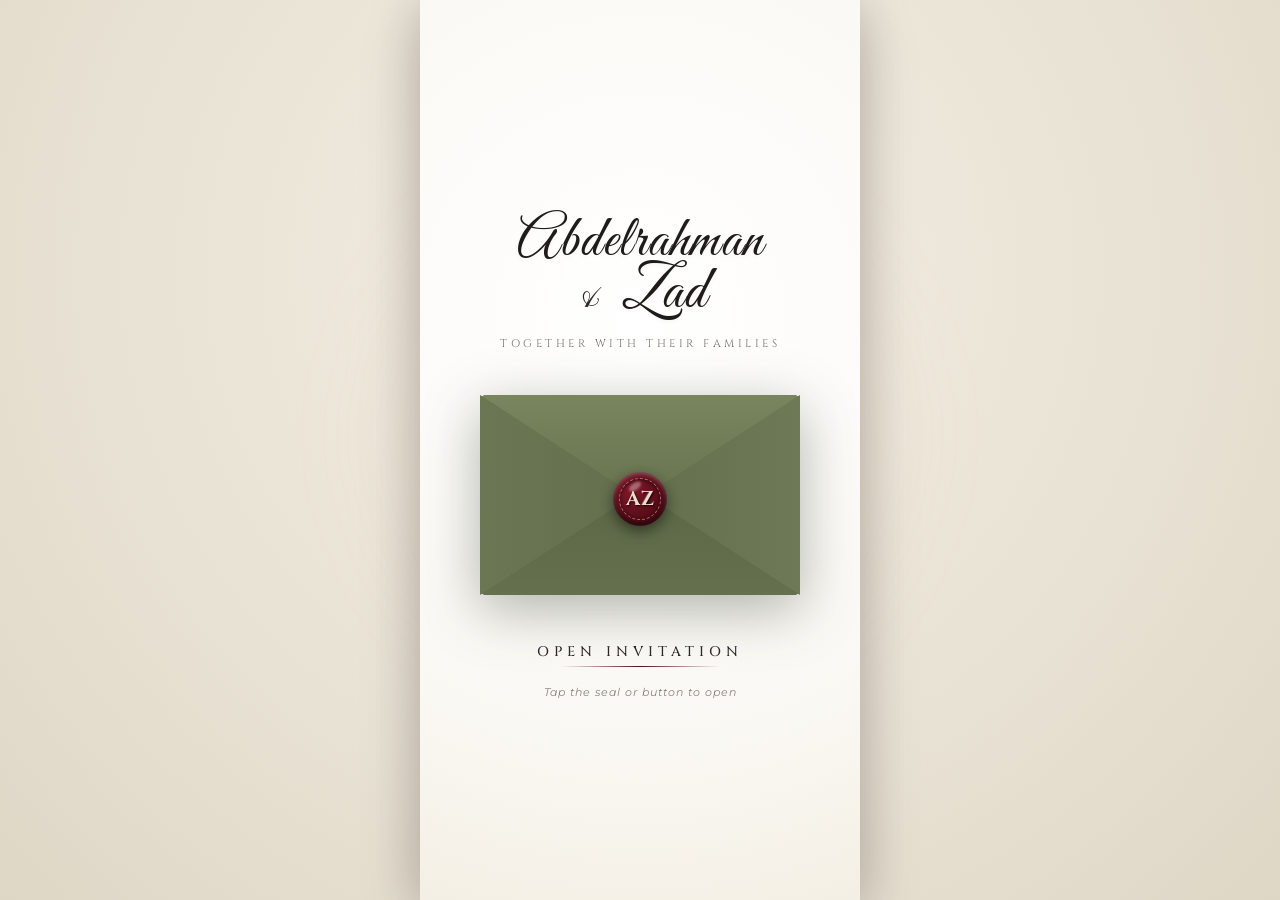
==== commit fb27e076: "text centered" ====
--- a/index.html
+++ b/index.html
@@ -18,8 +18,8 @@
   <!-- Ambient Luxury Background Backdrop -->
   <div class="luxury-backdrop">
     <div class="ambient-glow"></div>
-    <div class="floating-petals-container" id="petals-container"></div>
   </div>
+  <div class="floating-petals-container" id="petals-container" aria-hidden="true"></div>
 
   <!-- Main Container (Mobile Invitation Canvas) -->
   <div class="invitation-app" id="invitation-app">
@@ -384,7 +384,7 @@
             <!-- Playing State Pill -->
             <div class="cd-caption">
               <span class="cd-pulse-dot"></span>
-              <span class="cd-track-text" id="cd-status-text">Click to Play</span>
+              <span class="cd-track-text" id="cd-status-text">Young &amp; Beautiful - Lana Del Rey</span>
             </div>
           </div>
 
@@ -787,6 +787,10 @@
   <!-- Floating Confetti Canvas for RSVP Celebration -->
   <canvas id="confetti-canvas"></canvas>
 
+  <audio id="wedding-audio" preload="auto" loop playsinline>
+    <source src="assets/young_and_beautiful.mp3" type="audio/mpeg">
+  </audio>
+
   <script src="script.js"></script>
 </body>
 </html>
--- a/style.css
+++ b/style.css
@@ -79,10 +79,11 @@
 
 /* Floating ambient rose petals */
 .floating-petals-container {
-  position: absolute;
+  position: fixed;
   inset: 0;
   overflow: hidden;
   pointer-events: none;
+  z-index: 2;
 }
 
 .petal-particle {
@@ -181,6 +182,7 @@
 .name-line {
   display: block;
   white-space: nowrap;
+  text-transform: capitalize;
 }
 
 .line-1 {
@@ -378,9 +380,12 @@
 }
 
 .seal-initials {
-  font-family: var(--font-script);
-  font-size: 22px;
+  font-family: var(--font-serif-title);
+  font-size: 20px;
+  font-weight: 700;
+  letter-spacing: 0.5px;
   color: #ebdfcb;
+  text-transform: uppercase;
   text-shadow: 1px 1px 2px rgba(0, 0, 0, 0.8), -0.5px -0.5px 0 rgba(255, 255, 255, 0.25);
   transform: translateY(-1px);
 }
@@ -466,6 +471,7 @@
 }
 
 .envelope-wrapper.opening .env-letter-peek {
+  z-index: 3;
   transform: translateY(-90px);
 }
 
@@ -706,6 +712,13 @@
   height: 100%;
   object-fit: cover;
   filter: drop-shadow(0 6px 12px rgba(25, 0, 5, 0.35));
+  transform-origin: 50% 70%;
+  animation: flowerSway 5s ease-in-out infinite;
+}
+
+@keyframes flowerSway {
+  0%, 100% { transform: rotate(-1.5deg) translateY(0); }
+  50% { transform: rotate(1.5deg) translateY(-3px); }
 }
 
 
@@ -734,15 +747,17 @@
 }
 
 .baroque-content {
-  position: relative;
+  position: absolute;
+  top: 0;
+  left: 0;
   z-index: 2;
   width: 100%;
-  height: 100%;
+  height: 66%;
   display: flex;
   flex-direction: column;
   align-items: center;
   justify-content: center;
-  padding: 30px 20px;
+  padding: 14px 20px;
   text-align: center;
   color: #f7eedf;
 }
@@ -769,6 +784,9 @@
   display: flex;
   flex-direction: column;
   align-items: center;
+  justify-content: center;
+  width: 100%;
+  text-align: center;
   line-height: 0.95;
 }
 
@@ -778,6 +796,7 @@
   font-weight: 400;
   color: #fffaf0;
   text-shadow: 0 1px 3px rgba(0, 0, 0, 0.45);
+  text-transform: capitalize;
 }
 
 .b-ampersand {
@@ -1146,6 +1165,8 @@
   height: 100%;
   object-fit: contain;
   filter: drop-shadow(0 3px 8px rgba(0, 0, 0, 0.35));
+  transform-origin: 50% 80%;
+  animation: flowerSway 4s ease-in-out infinite;
 }
 
 .cd-caption {
@@ -2186,6 +2207,21 @@
    RESPONSIVE ADJUSTMENTS
    ========================================================================== */
 
+@media (max-width: 600px) {
+  .baroque-content,
+  .sage-plaque-content {
+    align-items: center;
+    justify-content: center;
+    text-align: center;
+  }
+
+  .baroque-names {
+    align-items: center;
+    text-align: center;
+    width: 100%;
+  }
+}
+
 @media (max-width: 400px) {
   .envelope-wrapper {
     width: 290px;
